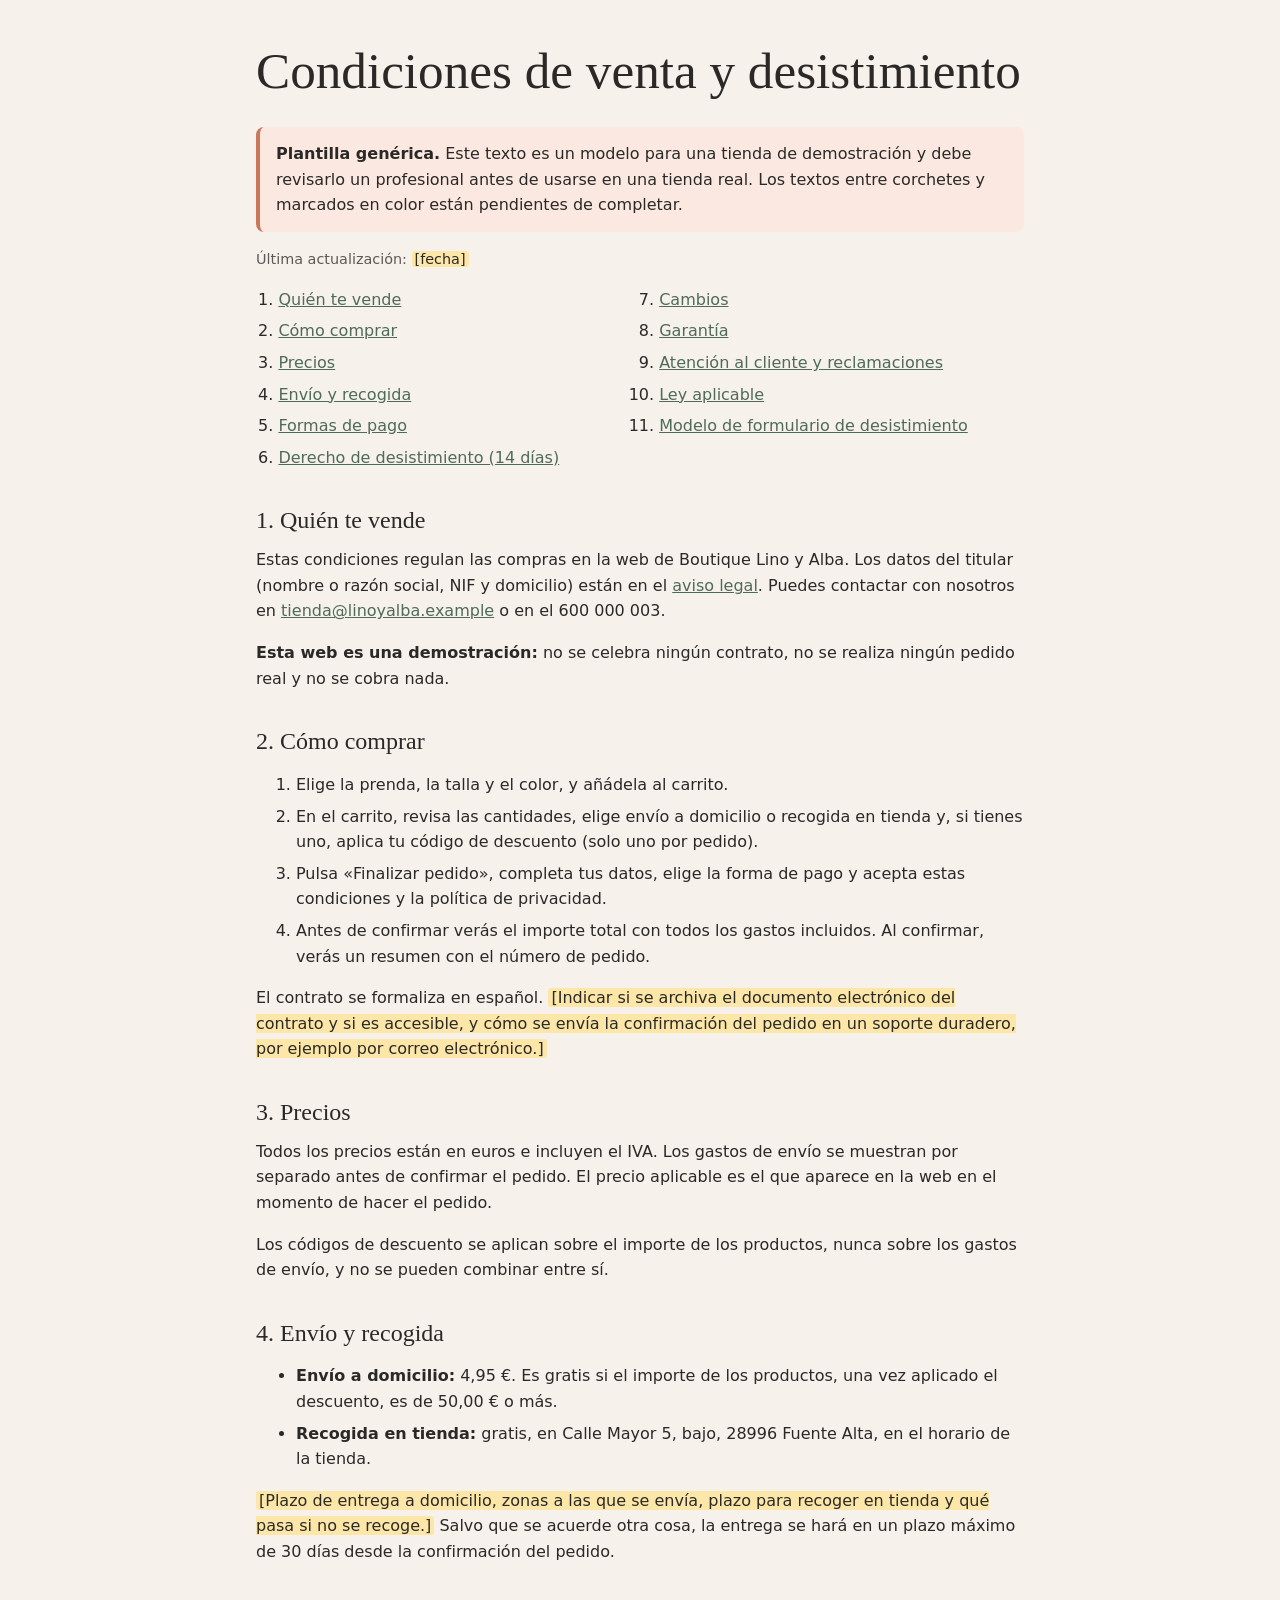
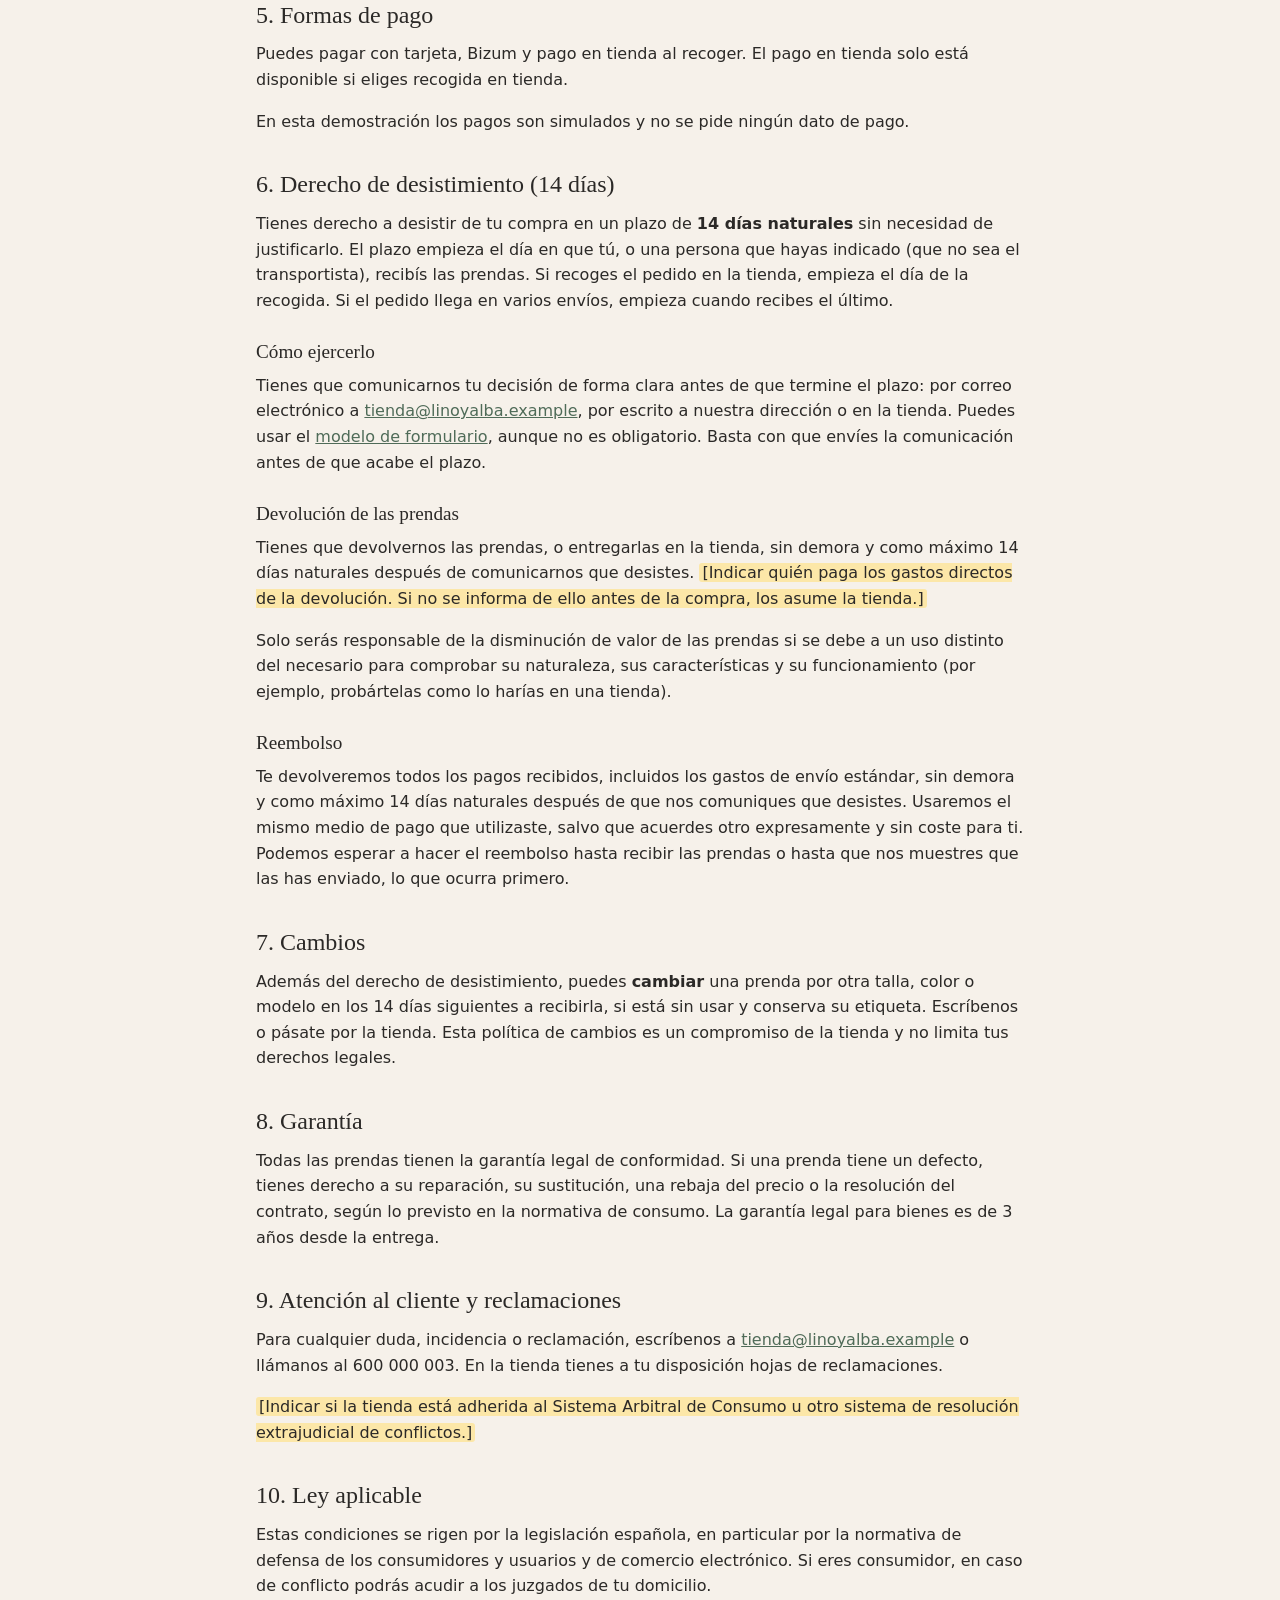
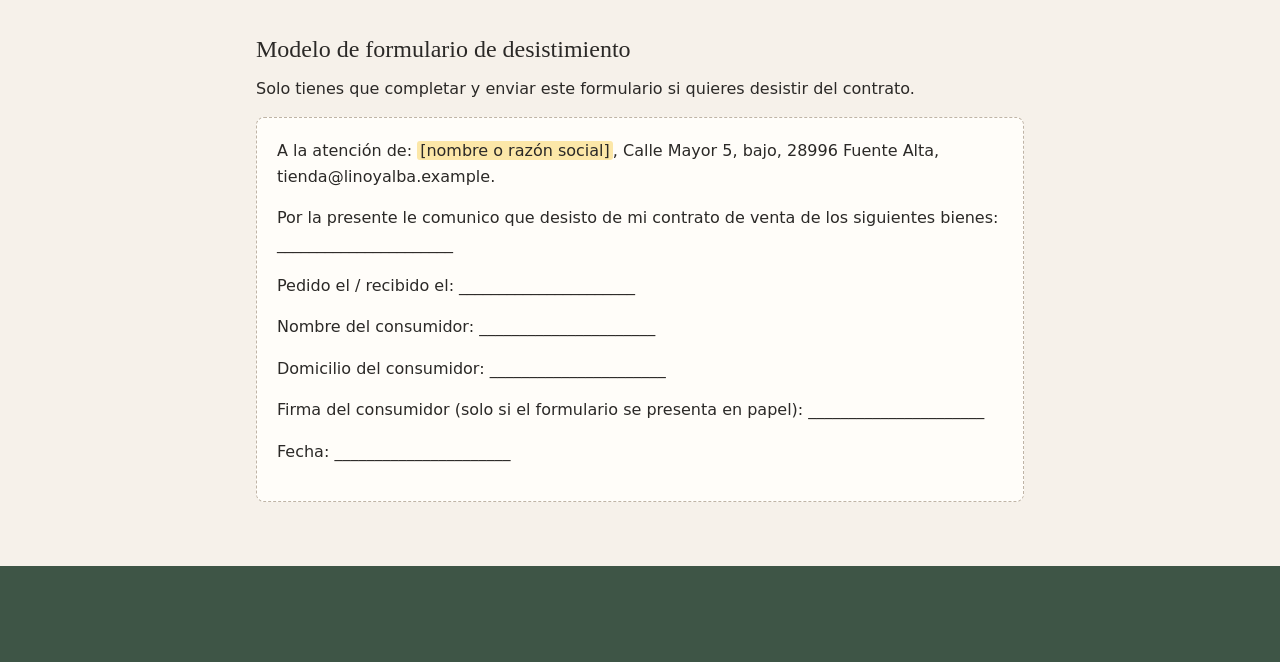
==== condiciones-venta.html @ 0d3df3ec "Fase 4: información, páginas legales, SEO y accesibilidad - Información, condiciones de venta y desi" ====
<!DOCTYPE html>
<html lang="es">
<head>
  <meta charset="UTF-8">
  <meta name="viewport" content="width=device-width, initial-scale=1">
  <title>Condiciones de venta y desistimiento · Boutique Lino y Alba</title>
  <meta name="description" content="Condiciones de venta de Boutique Lino y Alba: precios con IVA, envío y recogida, formas de pago, derecho de desistimiento de 14 días y garantía.">
  <meta name="theme-color" content="#F6F1EA">
  <link rel="icon" href="img/favicon.svg" type="image/svg+xml">
  <link rel="stylesheet" href="css/style.css">
  <script type="module" src="js/layout.js"></script>
</head>
<body data-pagina="legal">
  <header id="cabecera"></header>

  <main id="contenido" class="contenedor texto-legal">
    <h1>Condiciones de venta y desistimiento</h1>
    <p class="aviso-plantilla"><strong>Plantilla genérica.</strong> Este texto es un modelo para una tienda de demostración y debe revisarlo un profesional antes de usarse en una tienda real. Los textos entre corchetes y marcados en color están pendientes de completar.</p>
    <p class="actualizado">Última actualización: <mark class="pendiente">[fecha]</mark></p>

    <nav aria-label="Apartados">
      <ol class="indice-legal">
        <li><a href="#vendedor">Quién te vende</a></li>
        <li><a href="#compra">Cómo comprar</a></li>
        <li><a href="#precios">Precios</a></li>
        <li><a href="#entrega">Envío y recogida</a></li>
        <li><a href="#pago">Formas de pago</a></li>
        <li><a href="#desistimiento">Derecho de desistimiento (14 días)</a></li>
        <li><a href="#cambios">Cambios</a></li>
        <li><a href="#garantia">Garantía</a></li>
        <li><a href="#reclamaciones">Atención al cliente y reclamaciones</a></li>
        <li><a href="#ley">Ley aplicable</a></li>
        <li><a href="#formulario">Modelo de formulario de desistimiento</a></li>
      </ol>
    </nav>

    <section id="vendedor">
      <h2>1. Quién te vende</h2>
      <p>Estas condiciones regulan las compras en la web de Boutique Lino y Alba. Los datos del titular (nombre o razón social, NIF y domicilio) están en el <a href="aviso-legal.html">aviso legal</a>. Puedes contactar con nosotros en <a href="mailto:tienda@linoyalba.example" data-dato="correo">tienda@linoyalba.example</a> o en el <span data-dato="telefono">600 000 003</span>.</p>
      <p><strong>Esta web es una demostración:</strong> no se celebra ningún contrato, no se realiza ningún pedido real y no se cobra nada.</p>
    </section>

    <section id="compra">
      <h2>2. Cómo comprar</h2>
      <ol>
        <li>Elige la prenda, la talla y el color, y añádela al carrito.</li>
        <li>En el carrito, revisa las cantidades, elige envío a domicilio o recogida en tienda y, si tienes uno, aplica tu código de descuento (solo uno por pedido).</li>
        <li>Pulsa «Finalizar pedido», completa tus datos, elige la forma de pago y acepta estas condiciones y la política de privacidad.</li>
        <li>Antes de confirmar verás el importe total con todos los gastos incluidos. Al confirmar, verás un resumen con el número de pedido.</li>
      </ol>
      <p>El contrato se formaliza en español. <mark class="pendiente">[Indicar si se archiva el documento electrónico del contrato y si es accesible, y cómo se envía la confirmación del pedido en un soporte duradero, por ejemplo por correo electrónico.]</mark></p>
    </section>

    <section id="precios">
      <h2>3. Precios</h2>
      <p>Todos los precios están en euros e incluyen el IVA. Los gastos de envío se muestran por separado antes de confirmar el pedido. El precio aplicable es el que aparece en la web en el momento de hacer el pedido.</p>
      <p>Los códigos de descuento se aplican sobre el importe de los productos, nunca sobre los gastos de envío, y no se pueden combinar entre sí.</p>
    </section>

    <section id="entrega">
      <h2>4. Envío y recogida</h2>
      <ul>
        <li><strong>Envío a domicilio:</strong> <span data-dato="envio-coste">4,95 €</span>. Es gratis si el importe de los productos, una vez aplicado el descuento, es de <span data-dato="envio-umbral">50,00 €</span> o más.</li>
        <li><strong>Recogida en tienda:</strong> gratis, en <span data-dato="direccion">Calle Mayor 5, bajo, 28996 Fuente Alta</span>, en el horario de la tienda.</li>
      </ul>
      <p><mark class="pendiente">[Plazo de entrega a domicilio, zonas a las que se envía, plazo para recoger en tienda y qué pasa si no se recoge.]</mark> Salvo que se acuerde otra cosa, la entrega se hará en un plazo máximo de 30 días desde la confirmación del pedido.</p>
    </section>

    <section id="pago">
      <h2>5. Formas de pago</h2>
      <p>Puedes pagar con <span data-dato="metodos-pago">tarjeta, Bizum y pago en tienda al recoger</span>. El pago en tienda solo está disponible si eliges recogida en tienda.</p>
      <p>En esta demostración los pagos son simulados y no se pide ningún dato de pago.</p>
    </section>

    <section id="desistimiento">
      <h2>6. Derecho de desistimiento (14 días)</h2>
      <p>Tienes derecho a desistir de tu compra en un plazo de <strong>14 días naturales</strong> sin necesidad de justificarlo. El plazo empieza el día en que tú, o una persona que hayas indicado (que no sea el transportista), recibís las prendas. Si recoges el pedido en la tienda, empieza el día de la recogida. Si el pedido llega en varios envíos, empieza cuando recibes el último.</p>

      <h3>Cómo ejercerlo</h3>
      <p>Tienes que comunicarnos tu decisión de forma clara antes de que termine el plazo: por correo electrónico a <a href="mailto:tienda@linoyalba.example" data-dato="correo">tienda@linoyalba.example</a>, por escrito a nuestra dirección o en la tienda. Puedes usar el <a href="#formulario">modelo de formulario</a>, aunque no es obligatorio. Basta con que envíes la comunicación antes de que acabe el plazo.</p>

      <h3>Devolución de las prendas</h3>
      <p>Tienes que devolvernos las prendas, o entregarlas en la tienda, sin demora y como máximo 14 días naturales después de comunicarnos que desistes. <mark class="pendiente">[Indicar quién paga los gastos directos de la devolución. Si no se informa de ello antes de la compra, los asume la tienda.]</mark></p>
      <p>Solo serás responsable de la disminución de valor de las prendas si se debe a un uso distinto del necesario para comprobar su naturaleza, sus características y su funcionamiento (por ejemplo, probártelas como lo harías en una tienda).</p>

      <h3>Reembolso</h3>
      <p>Te devolveremos todos los pagos recibidos, incluidos los gastos de envío estándar, sin demora y como máximo 14 días naturales después de que nos comuniques que desistes. Usaremos el mismo medio de pago que utilizaste, salvo que acuerdes otro expresamente y sin coste para ti. Podemos esperar a hacer el reembolso hasta recibir las prendas o hasta que nos muestres que las has enviado, lo que ocurra primero.</p>
    </section>

    <section id="cambios">
      <h2>7. Cambios</h2>
      <p>Además del derecho de desistimiento, puedes <strong>cambiar</strong> una prenda por otra talla, color o modelo en los 14 días siguientes a recibirla, si está sin usar y conserva su etiqueta. Escríbenos o pásate por la tienda. Esta política de cambios es un compromiso de la tienda y no limita tus derechos legales.</p>
    </section>

    <section id="garantia">
      <h2>8. Garantía</h2>
      <p>Todas las prendas tienen la garantía legal de conformidad. Si una prenda tiene un defecto, tienes derecho a su reparación, su sustitución, una rebaja del precio o la resolución del contrato, según lo previsto en la normativa de consumo. La garantía legal para bienes es de 3 años desde la entrega.</p>
    </section>

    <section id="reclamaciones">
      <h2>9. Atención al cliente y reclamaciones</h2>
      <p>Para cualquier duda, incidencia o reclamación, escríbenos a <a href="mailto:tienda@linoyalba.example" data-dato="correo">tienda@linoyalba.example</a> o llámanos al <span data-dato="telefono">600 000 003</span>. En la tienda tienes a tu disposición hojas de reclamaciones.</p>
      <p><mark class="pendiente">[Indicar si la tienda está adherida al Sistema Arbitral de Consumo u otro sistema de resolución extrajudicial de conflictos.]</mark></p>
    </section>

    <section id="ley">
      <h2>10. Ley aplicable</h2>
      <p>Estas condiciones se rigen por la legislación española, en particular por la normativa de defensa de los consumidores y usuarios y de comercio electrónico. Si eres consumidor, en caso de conflicto podrás acudir a los juzgados de tu domicilio.</p>
    </section>

    <section id="formulario">
      <h2>Modelo de formulario de desistimiento</h2>
      <p>Solo tienes que completar y enviar este formulario si quieres desistir del contrato.</p>
      <div class="formulario-modelo">
        <p>A la atención de: <mark class="pendiente">[nombre o razón social]</mark>, <span data-dato="direccion">Calle Mayor 5, bajo, 28996 Fuente Alta</span>, <span data-dato="correo">tienda@linoyalba.example</span>.</p>
        <p>Por la presente le comunico que desisto de mi contrato de venta de los siguientes bienes: ______________________</p>
        <p>Pedido el / recibido el: ______________________</p>
        <p>Nombre del consumidor: ______________________</p>
        <p>Domicilio del consumidor: ______________________</p>
        <p>Firma del consumidor (solo si el formulario se presenta en papel): ______________________</p>
        <p>Fecha: ______________________</p>
      </div>
    </section>
  </main>

  <footer class="pie" id="pie"></footer>
</body>
</html>
---- css/style.css ----
/* ==========================================================
   Boutique Lino y Alba · estilos comunes
   Móvil primero: las reglas base son para el teléfono y los
   @media (min-width: ...) amplían para pantallas grandes.
   ========================================================== */

:root {
  /* Colores del briefing */
  --crudo: #F6F1EA;
  --salvia: #4F6B58;
  --salvia-oscuro: #3E5546;
  --terracota: #C8795A;
  --terracota-texto: #A4553A; /* versión más oscura para texto: contraste suficiente */
  --texto: #2B2927;
  --texto-suave: #5E5954;

  --blanco: #FFFFFF;
  --linea: #E2D9CD;
  --fondo-tarjeta: #FFFDF9;

  /* Tipografía: fuentes del sistema, sin descargas externas */
  --serif: "Iowan Old Style", "Palatino Linotype", Palatino, "Book Antiqua", Georgia, serif;
  --sans: system-ui, -apple-system, "Segoe UI", Roboto, "Helvetica Neue", Arial, sans-serif;

  --radio: 14px;
  --radio-pequeno: 8px;
  --sombra: 0 1px 2px rgba(43, 41, 39, .06), 0 6px 20px rgba(43, 41, 39, .06);
  --ancho: 1180px;
}

*,
*::before,
*::after { box-sizing: border-box; }

html { -webkit-text-size-adjust: 100%; }

body {
  margin: 0;
  background: var(--crudo);
  color: var(--texto);
  font-family: var(--sans);
  font-size: 1rem;
  line-height: 1.6;
}

img { max-width: 100%; height: auto; display: block; }

h1, h2, h3 {
  font-family: var(--serif);
  font-weight: 500;
  line-height: 1.2;
  margin: 0 0 .5em;
}
h1 { font-size: clamp(2rem, 6vw, 3.2rem); }
h2 { font-size: clamp(1.6rem, 4vw, 2.2rem); }
h3 { font-size: 1.2rem; }

p { margin: 0 0 1em; }

a { color: var(--salvia); }
a:hover { color: var(--salvia-oscuro); }

/* Foco visible para quien navega con teclado */
:focus-visible {
  outline: 3px solid var(--terracota);
  outline-offset: 3px;
  border-radius: 4px;
}

.contenedor {
  width: 100%;
  max-width: var(--ancho);
  margin: 0 auto;
  padding: 0 16px;
}

.solo-lectores {
  position: absolute !important;
  width: 1px; height: 1px;
  padding: 0; margin: -1px;
  overflow: hidden; clip: rect(0 0 0 0);
  white-space: nowrap; border: 0;
}

.saltar {
  position: absolute;
  left: 16px; top: -60px;
  background: var(--salvia);
  color: var(--blanco);
  padding: 10px 16px;
  border-radius: var(--radio-pequeno);
  z-index: 100;
}
.saltar:focus { top: 12px; color: var(--blanco); }

/* ---------- Botones ---------- */
.boton {
  display: inline-flex;
  align-items: center;
  justify-content: center;
  gap: .5em;
  min-height: 48px;
  padding: 0 24px;
  border: 1px solid var(--salvia);
  border-radius: 999px;
  background: var(--salvia);
  color: var(--blanco);
  font: 600 1rem/1 var(--sans);
  text-decoration: none;
  cursor: pointer;
  transition: background .2s, color .2s;
}
.boton:hover { background: var(--salvia-oscuro); color: var(--blanco); }

.boton--secundario {
  background: transparent;
  color: var(--salvia);
}
.boton--secundario:hover { background: var(--salvia); color: var(--blanco); }

.boton--pequeno { min-height: 44px; padding: 0 18px; font-size: .95rem; }

/* ---------- Aviso de demostración ---------- */
.aviso-demo {
  background: var(--texto);
  color: var(--crudo);
  font-size: .85rem;
  text-align: center;
  padding: 8px 16px;
}

/* ---------- Cabecera ---------- */
.cabecera {
  background: var(--crudo);
  border-bottom: 1px solid var(--linea);
  position: sticky;
  top: 0;
  z-index: 50;
}
.cabecera__barra {
  display: flex;
  align-items: center;
  justify-content: space-between;
  gap: 12px;
  min-height: 64px;
}
.logo {
  font-family: var(--serif);
  font-size: 1.35rem;
  color: var(--texto);
  text-decoration: none;
  white-space: nowrap;
}
.logo span { color: var(--terracota-texto); }

.nav { display: none; }
.nav ul { list-style: none; margin: 0; padding: 0; display: flex; gap: 28px; }
.nav a {
  color: var(--texto);
  text-decoration: none;
  padding: 8px 0;
  border-bottom: 2px solid transparent;
}
.nav a:hover,
.nav a[aria-current="page"] { border-bottom-color: var(--terracota); }

.cabecera__acciones { display: flex; align-items: center; gap: 4px; }

.enlace-carrito,
.boton-menu {
  display: inline-flex;
  align-items: center;
  gap: 6px;
  min-height: 44px;
  min-width: 44px;
  padding: 0 10px;
  border: 0;
  border-radius: 999px;
  background: transparent;
  color: var(--texto);
  font: inherit;
  text-decoration: none;
  cursor: pointer;
}
.enlace-carrito:hover,
.boton-menu:hover { background: var(--linea); color: var(--texto); }
.enlace-carrito svg,
.boton-menu svg { width: 24px; height: 24px; }

.contador {
  min-width: 22px;
  height: 22px;
  padding: 0 6px;
  border-radius: 999px;
  background: var(--salvia);
  color: var(--blanco);
  font-size: .8rem;
  font-weight: 700;
  line-height: 22px;
  text-align: center;
}

/* Menú desplegable en móvil */
.nav-movil {
  border-top: 1px solid var(--linea);
  padding: 8px 0 16px;
}
.nav-movil[hidden] { display: none; }
.nav-movil ul { list-style: none; margin: 0; padding: 0; }
.nav-movil a {
  display: block;
  padding: 12px 0;
  color: var(--texto);
  text-decoration: none;
  font-size: 1.1rem;
}
.nav-movil a[aria-current="page"] { color: var(--salvia); font-weight: 600; }

@media (min-width: 820px) {
  .nav { display: block; }
  .boton-menu, .nav-movil { display: none !important; }
}

/* ---------- Secciones ---------- */
.seccion { padding: 56px 0; }
.seccion--clara { background: var(--fondo-tarjeta); }
.seccion__cabecera { margin-bottom: 28px; }
.seccion__cabecera p { color: var(--texto-suave); max-width: 60ch; }
.antetitulo {
  display: block;
  font-size: .8rem;
  letter-spacing: .14em;
  text-transform: uppercase;
  color: var(--terracota-texto);
  margin-bottom: 8px;
}

/* ---------- Portada (inicio) ---------- */
.portada {
  position: relative;
  min-height: 70vh;
  display: flex;
  align-items: flex-end;
  overflow: hidden;
}
.portada__imagen {
  position: absolute;
  inset: 0;
  width: 100%;
  height: 100%;
  object-fit: cover;
}
.portada__texto {
  position: relative;
  background: rgba(246, 241, 234, .92);
  border-radius: var(--radio);
  padding: 28px 24px;
  margin: 0 0 32px;
  max-width: 560px;
}
.portada__texto p { color: var(--texto-suave); font-size: 1.05rem; }

.coleccion {
  display: grid;
  gap: 32px;
  align-items: center;
}
.coleccion img { border-radius: var(--radio); }
@media (min-width: 820px) {
  .coleccion { grid-template-columns: 1fr 1fr; gap: 64px; }
}

.valores {
  list-style: none;
  margin: 0;
  padding: 0;
  display: grid;
  gap: 16px;
}
.valores li {
  background: var(--fondo-tarjeta);
  border: 1px solid var(--linea);
  border-radius: var(--radio);
  padding: 22px;
}
.valores h3 { margin-bottom: .3em; }
.valores p { margin: 0; color: var(--texto-suave); }
@media (min-width: 640px) { .valores { grid-template-columns: repeat(2, 1fr); } }
@media (min-width: 1000px) { .valores { grid-template-columns: repeat(4, 1fr); } }

.centrado { text-align: center; margin-top: 32px; }

/* ---------- Rejilla y tarjetas de producto ---------- */
.rejilla {
  list-style: none;
  margin: 0;
  padding: 0;
  display: grid;
  grid-template-columns: repeat(2, minmax(0, 1fr));
  gap: 16px;
}
@media (min-width: 820px) { .rejilla { grid-template-columns: repeat(3, minmax(0, 1fr)); gap: 24px; } }
@media (min-width: 1100px) { .rejilla--4 { grid-template-columns: repeat(4, minmax(0, 1fr)); } }

.tarjeta {
  position: relative;
  display: flex;
  flex-direction: column;
  height: 100%;
  background: var(--fondo-tarjeta);
  border-radius: var(--radio);
  overflow: hidden;
  box-shadow: var(--sombra);
}
.tarjeta__foto { position: relative; aspect-ratio: 4 / 5; background: var(--linea); }
.tarjeta__foto img { width: 100%; height: 100%; object-fit: cover; }
.tarjeta--agotada .tarjeta__foto img { opacity: .55; }

.tarjeta__cuerpo {
  display: flex;
  flex-direction: column;
  gap: 6px;
  flex: 1;
  padding: 14px 14px 16px;
}
.tarjeta__nombre {
  font-family: var(--serif);
  font-size: 1.05rem;
  font-weight: 500;
  margin: 0;
}
.tarjeta__nombre a { color: var(--texto); text-decoration: none; }
.tarjeta__nombre a:hover { text-decoration: underline; }
.tarjeta__tallas { font-size: .85rem; color: var(--texto-suave); margin: 0; }
.tarjeta__pie { margin-top: auto; padding-top: 8px; }
.tarjeta__pie .boton { width: 100%; }

.etiquetas {
  position: absolute;
  top: 10px;
  left: 10px;
  display: flex;
  flex-wrap: wrap;
  gap: 6px;
}
.etiqueta {
  display: inline-block;
  padding: 4px 10px;
  border-radius: 999px;
  font-size: .75rem;
  font-weight: 700;
  letter-spacing: .03em;
  background: var(--blanco);
  color: var(--texto);
}
.etiqueta--oferta { background: var(--terracota-texto); color: var(--blanco); } /* contraste suficiente para texto pequeño */
.etiqueta--novedad { background: var(--salvia); color: var(--blanco); }
.etiqueta--agotado { background: var(--texto); color: var(--crudo); }

.agotado-texto {
  display: block;
  text-align: center;
  padding: 12px;
  border: 1px dashed var(--texto-suave);
  border-radius: 999px;
  color: var(--texto-suave);
  font-weight: 600;
}

/* Precios */
.precio { display: flex; flex-wrap: wrap; align-items: baseline; gap: 8px; margin: 0; }
.precio__actual { font-weight: 700; font-size: 1.1rem; }
.precio--oferta .precio__actual { color: var(--terracota-texto); }
.precio__anterior { color: var(--texto-suave); text-decoration: line-through; font-size: .95rem; }
.iva { font-size: .8rem; color: var(--texto-suave); }

/* ---------- Tienda: filtros ---------- */
.tienda { display: grid; gap: 24px; padding: 32px 0 64px; }
@media (min-width: 980px) {
  .tienda { grid-template-columns: 270px 1fr; gap: 40px; align-items: start; }
}

.filtros {
  background: var(--fondo-tarjeta);
  border: 1px solid var(--linea);
  border-radius: var(--radio);
}
.filtros summary {
  display: flex;
  justify-content: space-between;
  align-items: center;
  min-height: 52px;
  padding: 0 18px;
  font-weight: 600;
  cursor: pointer;
  list-style: none;
}
.filtros summary::-webkit-details-marker { display: none; }
.filtros summary::after { content: "+"; font-size: 1.4rem; font-weight: 400; }
.filtros[open] summary::after { content: "−"; }
.filtros__cuerpo { padding: 0 18px 18px; display: grid; gap: 18px; }

@media (min-width: 980px) {
  .filtros { position: sticky; top: 88px; }
  .filtros summary { pointer-events: none; }
  .filtros summary::after { content: ""; }
}

.campo { display: grid; gap: 6px; }
.campo label,
.campo legend { font-weight: 600; font-size: .95rem; }
.campo fieldset { border: 0; margin: 0; padding: 0; }

input[type="search"],
input[type="text"],
input[type="email"],
input[type="tel"],
select {
  width: 100%;
  min-height: 46px;
  padding: 0 12px;
  border: 1px solid #BFB4A6;
  border-radius: var(--radio-pequeno);
  background: var(--blanco);
  color: var(--texto);
  font: inherit;
}

input[type="range"] { width: 100%; accent-color: var(--salvia); min-height: 32px; }
.rango-valor { font-size: .9rem; color: var(--texto-suave); }

.casilla {
  display: flex;
  align-items: center;
  gap: 10px;
  min-height: 44px;
  cursor: pointer;
  font-weight: 600;
}
.casilla input { width: 22px; height: 22px; accent-color: var(--salvia); margin: 0; }

.resultados-barra {
  display: flex;
  flex-wrap: wrap;
  align-items: center;
  justify-content: space-between;
  gap: 12px;
  margin-bottom: 20px;
}
.resultados-barra p { margin: 0; color: var(--texto-suave); }
.resultados-barra .campo { grid-template-columns: auto 1fr; align-items: center; gap: 10px; }
.resultados-barra select { width: auto; }

.sin-resultados {
  text-align: center;
  padding: 48px 20px;
  background: var(--fondo-tarjeta);
  border: 1px dashed var(--linea);
  border-radius: var(--radio);
}
.sin-resultados p { color: var(--texto-suave); }

.mensaje-error {
  padding: 24px;
  background: var(--fondo-tarjeta);
  border-left: 4px solid var(--terracota);
  border-radius: var(--radio-pequeno);
}

/* ---------- Migas de pan ---------- */
.migas { padding: 20px 0 8px; font-size: .9rem; }
.migas ol { list-style: none; margin: 0; padding: 0; display: flex; flex-wrap: wrap; gap: 6px; }
.migas li + li::before { content: "/"; margin-right: 6px; color: var(--texto-suave); }
.migas [aria-current] { color: var(--texto-suave); }

/* ---------- Ficha de producto ---------- */
.ficha { display: grid; gap: 28px; padding: 12px 0 64px; }
.ficha__foto { border-radius: var(--radio); overflow: hidden; max-height: 58vh; }
.ficha__foto img { width: 100%; height: 100%; object-fit: cover; }
.ficha__precio { display: flex; align-items: baseline; flex-wrap: wrap; gap: 10px; margin-bottom: 16px; }
.ficha__precio .precio__actual { font-size: 1.5rem; }
.ficha__descripcion { color: var(--texto-suave); font-size: 1.05rem; }
.ficha__compra { display: grid; gap: 20px; margin: 24px 0; }
.ficha__devoluciones {
  margin-top: 28px;
  padding: 20px;
  border: 1px solid var(--linea);
  border-radius: var(--radio);
  background: var(--fondo-tarjeta);
}
.ficha__devoluciones h2 { font-size: 1.15rem; }
.ficha__devoluciones p:last-child { margin-bottom: 0; }
@media (min-width: 820px) {
  .ficha { grid-template-columns: 1fr 1fr; gap: 56px; align-items: start; }
  .ficha__foto { position: sticky; top: 88px; max-height: none; }
}

.selector { border: 0; margin: 0; padding: 0; }
.selector legend { font-weight: 600; margin-bottom: 10px; padding: 0; }
.selector__opciones { display: flex; flex-wrap: wrap; gap: 10px; }

/* Cada opción es un radio real escondido; se ve la "pastilla" */
.opcion { position: relative; cursor: pointer; }
.opcion input {
  position: absolute;
  opacity: 0;
  width: 1px;
  height: 1px;
}
.opcion span {
  display: inline-flex;
  align-items: center;
  justify-content: center;
  min-width: 52px;
  min-height: 48px;
  padding: 0 16px;
  border: 1px solid #BFB4A6;
  border-radius: var(--radio-pequeno);
  background: var(--blanco);
}
.opcion:hover span { border-color: var(--salvia); }
.opcion input:checked + span {
  border-color: var(--salvia);
  background: var(--salvia);
  color: var(--blanco);
  font-weight: 600;
}
.opcion input:focus-visible + span { outline: 3px solid var(--terracota); outline-offset: 2px; }

.error-campo {
  margin: 8px 0 0;
  color: #A23A2A;
  font-weight: 600;
  font-size: .95rem;
}

.boton--ancho { width: 100%; }
@media (min-width: 820px) { .boton--ancho { width: auto; min-width: 280px; } }

.aviso-anadido:empty { display: none; }
.aviso-anadido {
  display: flex;
  flex-wrap: wrap;
  align-items: center;
  gap: 10px;
  padding: 16px;
  border-radius: var(--radio-pequeno);
  background: #E6EDE7;
  border-left: 4px solid var(--salvia);
}
.aviso-anadido p { flex-basis: 100%; margin: 0; }

/* ---------- Carrito ---------- */
.pagina-carrito { padding: 32px 16px 64px; }
.pagina-carrito h1:focus { outline: none; }

.lineas { list-style: none; margin: 0 0 20px; padding: 0; display: grid; gap: 14px; }
.linea {
  display: grid;
  grid-template-columns: 88px 1fr;
  gap: 14px;
  padding: 14px;
  background: var(--fondo-tarjeta);
  border-radius: var(--radio);
  box-shadow: var(--sombra);
}
.linea__foto img { width: 88px; height: 110px; object-fit: cover; border-radius: var(--radio-pequeno); }
.linea--agotada .linea__foto img { opacity: .55; }
.linea__nombre { font-size: 1.1rem; margin: 0 0 4px; }
.linea__nombre a { color: var(--texto); text-decoration: none; }
.linea__nombre a:hover { text-decoration: underline; }
.linea__detalle { margin: 0 0 4px; color: var(--texto-suave); font-size: .92rem; }
.linea__info .precio__actual { font-size: 1rem; font-weight: 600; }
.linea__acciones {
  grid-column: 1 / -1;
  display: flex;
  flex-wrap: wrap;
  align-items: center;
  justify-content: space-between;
  gap: 12px;
  border-top: 1px solid var(--linea);
  padding-top: 12px;
}
.linea__total { margin: 0; font-weight: 700; font-size: 1.05rem; }
@media (min-width: 700px) {
  .linea { grid-template-columns: 110px 1fr auto; align-items: center; }
  .linea__foto img { width: 110px; height: 138px; }
  .linea__acciones {
    grid-column: auto;
    border-top: 0;
    padding-top: 0;
    flex-direction: column;
    align-items: flex-end;
  }
}

.cantidad {
  display: inline-flex;
  align-items: center;
  border: 1px solid #BFB4A6;
  border-radius: 999px;
  background: var(--blanco);
}
.cantidad button {
  width: 44px;
  height: 44px;
  border: 0;
  border-radius: 999px;
  background: transparent;
  color: var(--texto);
  font-size: 1.3rem;
  cursor: pointer;
}
.cantidad button:hover:not(:disabled) { background: var(--linea); }
.cantidad button:disabled { color: #B5ADA4; cursor: not-allowed; }
.cantidad__valor { min-width: 32px; text-align: center; font-weight: 700; }

.enlace-boton {
  min-height: 44px;
  padding: 0 4px;
  border: 0;
  background: none;
  color: var(--salvia);
  font: inherit;
  text-decoration: underline;
  cursor: pointer;
}
.enlace-boton:hover { color: var(--salvia-oscuro); }

.carrito-rejilla { display: grid; gap: 24px; align-items: start; }
@media (min-width: 980px) {
  .carrito-rejilla { grid-template-columns: 1fr 360px; gap: 40px; }
  .resumen { position: sticky; top: 88px; }
}

.resumen {
  display: grid;
  gap: 18px;
  padding: 22px;
  background: var(--fondo-tarjeta);
  border: 1px solid var(--linea);
  border-radius: var(--radio);
}
.resumen h2 { font-size: 1.4rem; margin: 0; }
.resumen .boton { width: 100%; }
.resumen .boton:disabled { background: #9AA59D; border-color: #9AA59D; cursor: not-allowed; }

.pista { margin: 0; font-size: .9rem; color: var(--texto-suave); }
.enlace-seguir { justify-self: center; padding: 10px; }

/* Opciones grandes (entrega, pago) */
.selector--bloque { display: grid; gap: 10px; }
.opcion-bloque { position: relative; display: block; cursor: pointer; }
.opcion-bloque input { position: absolute; top: 18px; left: 16px; width: 20px; height: 20px; margin: 0; accent-color: var(--salvia); }
.opcion-bloque span {
  display: flex;
  flex-direction: column;
  padding: 14px 14px 14px 48px;
  border: 1px solid #BFB4A6;
  border-radius: var(--radio-pequeno);
  background: var(--blanco);
}
.opcion-bloque small { color: var(--texto-suave); font-size: .88rem; }
.opcion-bloque input:checked + span { border-color: var(--salvia); box-shadow: inset 0 0 0 1px var(--salvia); background: #F1F5F1; }
.opcion-bloque + .opcion-bloque { margin-top: 10px; }

/* Código de descuento */
.codigo { display: grid; gap: 8px; }
.codigo label { font-weight: 600; }
.codigo__fila { display: flex; gap: 8px; }
.codigo__fila input { flex: 1; min-width: 0; text-transform: uppercase; }
.resumen .codigo__fila .boton { width: auto; flex-shrink: 0; }
.codigo .error-campo { margin: 0; }
.codigo--aplicado {
  padding: 12px 14px;
  border-radius: var(--radio-pequeno);
  background: #E6EDE7;
  border-left: 4px solid var(--salvia);
}
.codigo--aplicado p { margin: 0; }
.codigo--aplicado .enlace-boton { justify-self: start; }

[aria-invalid="true"] { border-color: #A23A2A !important; box-shadow: inset 0 0 0 1px #A23A2A; }

/* Importes */
.importes { margin: 0; display: grid; gap: 8px; }
.importes__fila { display: flex; justify-content: space-between; gap: 12px; }
.importes dt, .importes dd { margin: 0; }
.importes dd { font-variant-numeric: tabular-nums; white-space: nowrap; }
.importes__fila--descuento dd { color: var(--salvia); font-weight: 600; }
.importes__fila--total {
  padding-top: 12px;
  margin-top: 4px;
  border-top: 1px solid var(--linea);
  font-size: 1.25rem;
  font-weight: 700;
}
.importes__iva { display: block; text-align: right; margin: -10px 0 0; }

/* ---------- Checkout ---------- */
.aviso-permanente {
  padding: 12px 16px;
  margin-bottom: 24px;
  border-radius: var(--radio-pequeno);
  background: #FBE9E1;
  border-left: 4px solid var(--terracota);
}
.checkout { display: grid; gap: 20px; }
.bloque-form {
  margin: 0;
  padding: 20px;
  border: 1px solid var(--linea);
  border-radius: var(--radio);
  background: var(--fondo-tarjeta);
  display: grid;
  gap: 16px;
  min-width: 0;
}
.bloque-form legend {
  float: left;
  width: 100%;
  margin-bottom: 4px;
  padding: 0;
  font-family: var(--serif);
  font-size: 1.3rem;
}
.bloque-form legend + * { clear: both; }
.campo--form { display: grid; gap: 6px; }
.campo--form label { font-weight: 600; }
.campo--form .error-campo { margin: 0; }
#grupo-direccion { display: grid; gap: 16px; }
#grupo-direccion[hidden] { display: none; }
.dos-columnas { display: grid; gap: 16px; }
@media (min-width: 640px) { .dos-columnas { grid-template-columns: 1fr 1fr; } }

.casilla--texto { align-items: flex-start; font-weight: 400; }
.casilla--texto input { margin-top: 2px; flex-shrink: 0; }

.mini-lineas { list-style: none; margin: 0; padding: 0; display: grid; gap: 10px; }
.mini-lineas li { display: flex; justify-content: space-between; gap: 12px; font-size: .95rem; }
.mini-lineas small { display: block; color: var(--texto-suave); font-size: .85rem; }
.mini-lineas li > span:last-child { white-space: nowrap; font-weight: 600; }

.confirmacion { max-width: 640px; display: grid; gap: 18px; }
.confirmacion h2 { margin: 12px 0 0; }
.confirmacion__saludo { font-family: var(--serif); font-size: 1.6rem; margin: 0; }
.confirmacion__numero { font-size: 1.15rem; letter-spacing: .04em; }
.confirmacion .mensaje-error p:last-child { margin: 0; }
.datos-pedido { margin: 0; display: grid; gap: 10px; }
.datos-pedido div { display: grid; gap: 2px; }
.datos-pedido dt { font-weight: 700; }
.datos-pedido dd { margin: 0; color: var(--texto-suave); }

/* ---------- Información ---------- */
.cabecera-pagina { padding: 40px 0 8px; max-width: 760px; }
.cabecera-pagina > p { color: var(--texto-suave); font-size: 1.05rem; }
.indice { list-style: none; margin: 0; padding: 0; display: flex; flex-wrap: wrap; gap: 8px; }
.indice a {
  display: inline-flex;
  align-items: center;
  min-height: 40px;
  padding: 0 14px;
  border: 1px solid var(--linea);
  border-radius: 999px;
  background: var(--fondo-tarjeta);
  color: var(--texto);
  text-decoration: none;
}
.indice a:hover { border-color: var(--salvia); }

.bloques-info { display: grid; gap: 20px; padding: 28px 0 64px; }
@media (min-width: 820px) { .bloques-info { grid-template-columns: 1fr 1fr; } }
.bloque-info {
  padding: 24px;
  background: var(--fondo-tarjeta);
  border: 1px solid var(--linea);
  border-radius: var(--radio);
  scroll-margin-top: 90px;
}
.bloque-info ul { padding-left: 1.2em; }
.bloque-info li { margin-bottom: 6px; }
.bloque-info address { font-style: normal; font-weight: 600; margin-bottom: 8px; }
.bloque-info .aviso-permanente { margin: 0; }
.horario, .contacto { list-style: none; padding: 0 !important; }
.mapa {
  display: grid;
  place-items: center;
  aspect-ratio: 16 / 9;
  margin-top: 12px;
  border-radius: var(--radio-pequeno);
  background:
    repeating-linear-gradient(45deg, transparent 0 18px, rgba(79, 107, 88, .07) 18px 19px),
    #E6EDE7;
  text-align: center;
  color: var(--texto-suave);
}
.mapa p { margin: 0; }

/* ---------- Textos legales ---------- */
.texto-legal { max-width: 800px; padding-top: 40px; padding-bottom: 64px; }
.texto-legal section { margin-top: 36px; scroll-margin-top: 90px; }
.texto-legal h2 { font-size: 1.5rem; }
.texto-legal h3 { margin-top: 1.4em; }
.texto-legal li { margin-bottom: 6px; }
.aviso-plantilla {
  padding: 14px 16px;
  border-radius: var(--radio-pequeno);
  background: #FBE9E1;
  border-left: 4px solid var(--terracota);
}
.actualizado { color: var(--texto-suave); font-size: .9rem; }
.pendiente { background: #FCE7A8; color: var(--texto); padding: 0 3px; border-radius: 3px; }
.indice-legal { columns: 2 240px; padding-left: 1.4em; }
.formulario-modelo {
  padding: 20px;
  border: 1px dashed #BFB4A6;
  border-radius: var(--radio-pequeno);
  background: var(--fondo-tarjeta);
}
.tabla-legal { overflow-x: auto; margin: 16px 0; }
.tabla-legal table { width: 100%; min-width: 560px; border-collapse: collapse; font-size: .95rem; }
.tabla-legal th, .tabla-legal td { text-align: left; vertical-align: top; padding: 10px; border-bottom: 1px solid var(--linea); }
.tabla-legal th { background: var(--fondo-tarjeta); }

.sin-resultados .boton + .boton { margin-left: 8px; }

/* ---------- Pie ---------- */
.pie {
  background: var(--salvia-oscuro);
  color: var(--crudo);
  padding: 48px 0 96px; /* hueco abajo para el botón de WhatsApp en móvil */
  font-size: .95rem;
}
.pie a { color: var(--crudo); }
.pie a:hover { color: var(--blanco); }
.pie__rejilla { display: grid; gap: 32px; }
.pie h2 { font-size: 1.15rem; margin-bottom: .7em; }
.pie ul { list-style: none; margin: 0; padding: 0; }
.pie li { margin-bottom: 6px; }
.pie address { font-style: normal; }
.pie__legal {
  margin-top: 36px;
  padding-top: 20px;
  border-top: 1px solid rgba(246, 241, 234, .25);
  font-size: .85rem;
}
@media (min-width: 820px) {
  .pie { padding-bottom: 48px; }
  .pie__rejilla { grid-template-columns: 1.3fr 1fr 1fr 1fr; }
}

/* ---------- WhatsApp (solo móvil) ---------- */
.whatsapp {
  position: fixed;
  right: 16px;
  bottom: 16px;
  z-index: 60;
  display: inline-flex;
  align-items: center;
  gap: 8px;
  min-height: 52px;
  padding: 0 18px;
  border-radius: 999px;
  background: #1F7A4D;
  color: var(--blanco);
  font-weight: 700;
  text-decoration: none;
  box-shadow: 0 6px 18px rgba(0, 0, 0, .2);
}
.whatsapp:hover { color: var(--blanco); background: #17633E; }
.whatsapp svg { width: 22px; height: 22px; }
@media (min-width: 820px) { .whatsapp { display: none; } }

@media (prefers-reduced-motion: reduce) {
  * { transition: none !important; scroll-behavior: auto !important; }
}
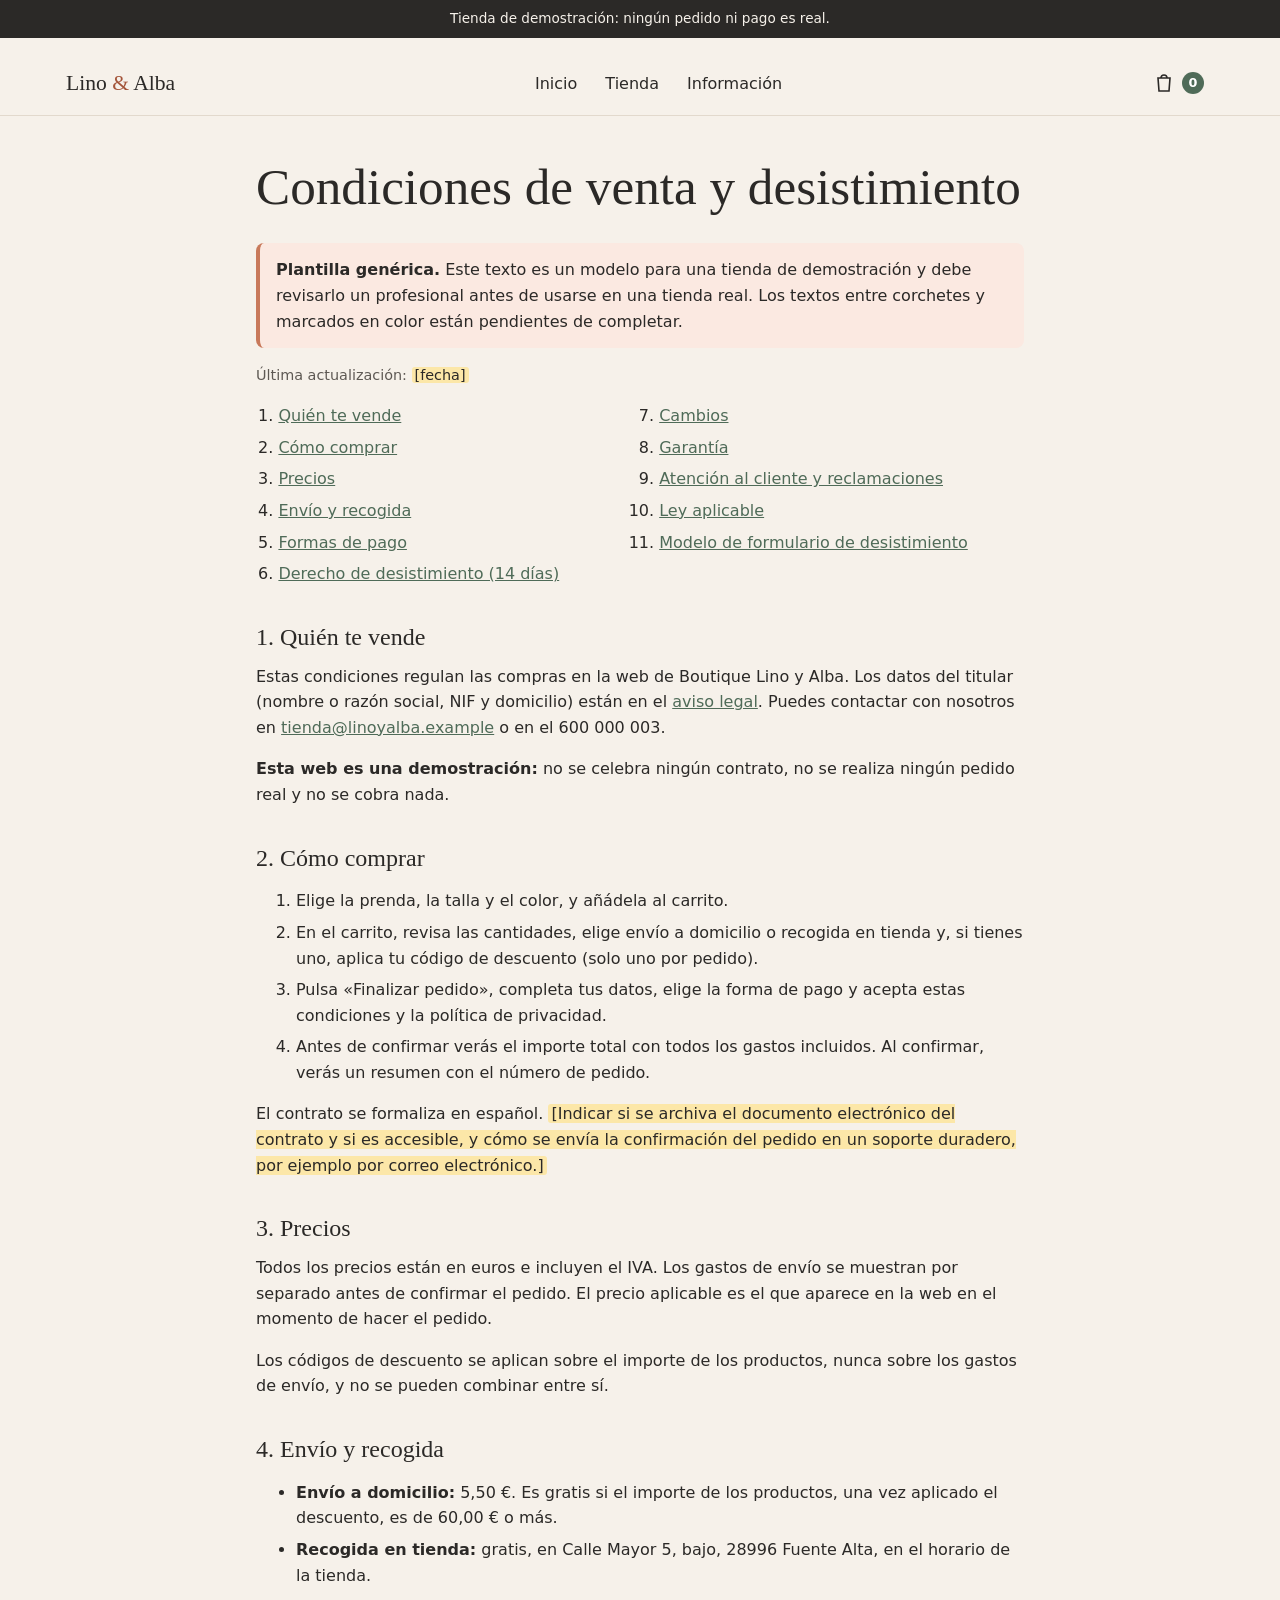
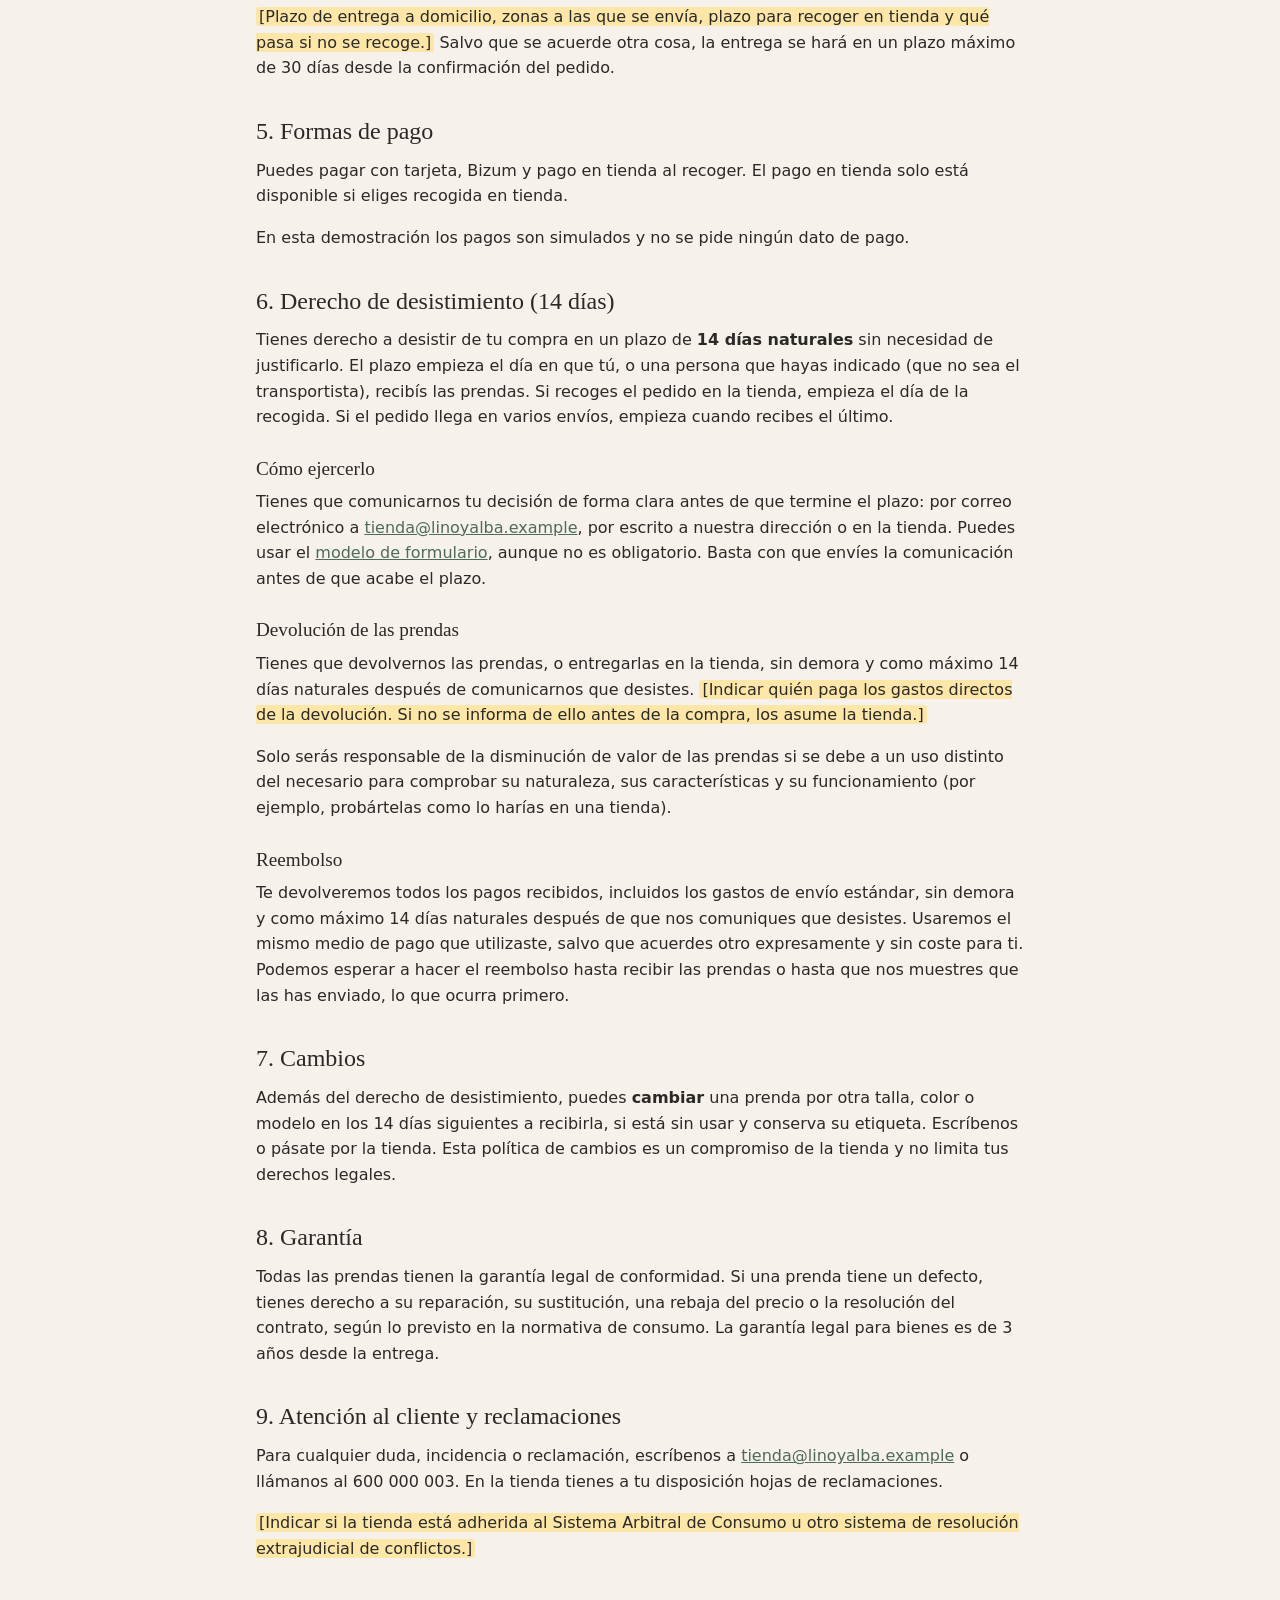
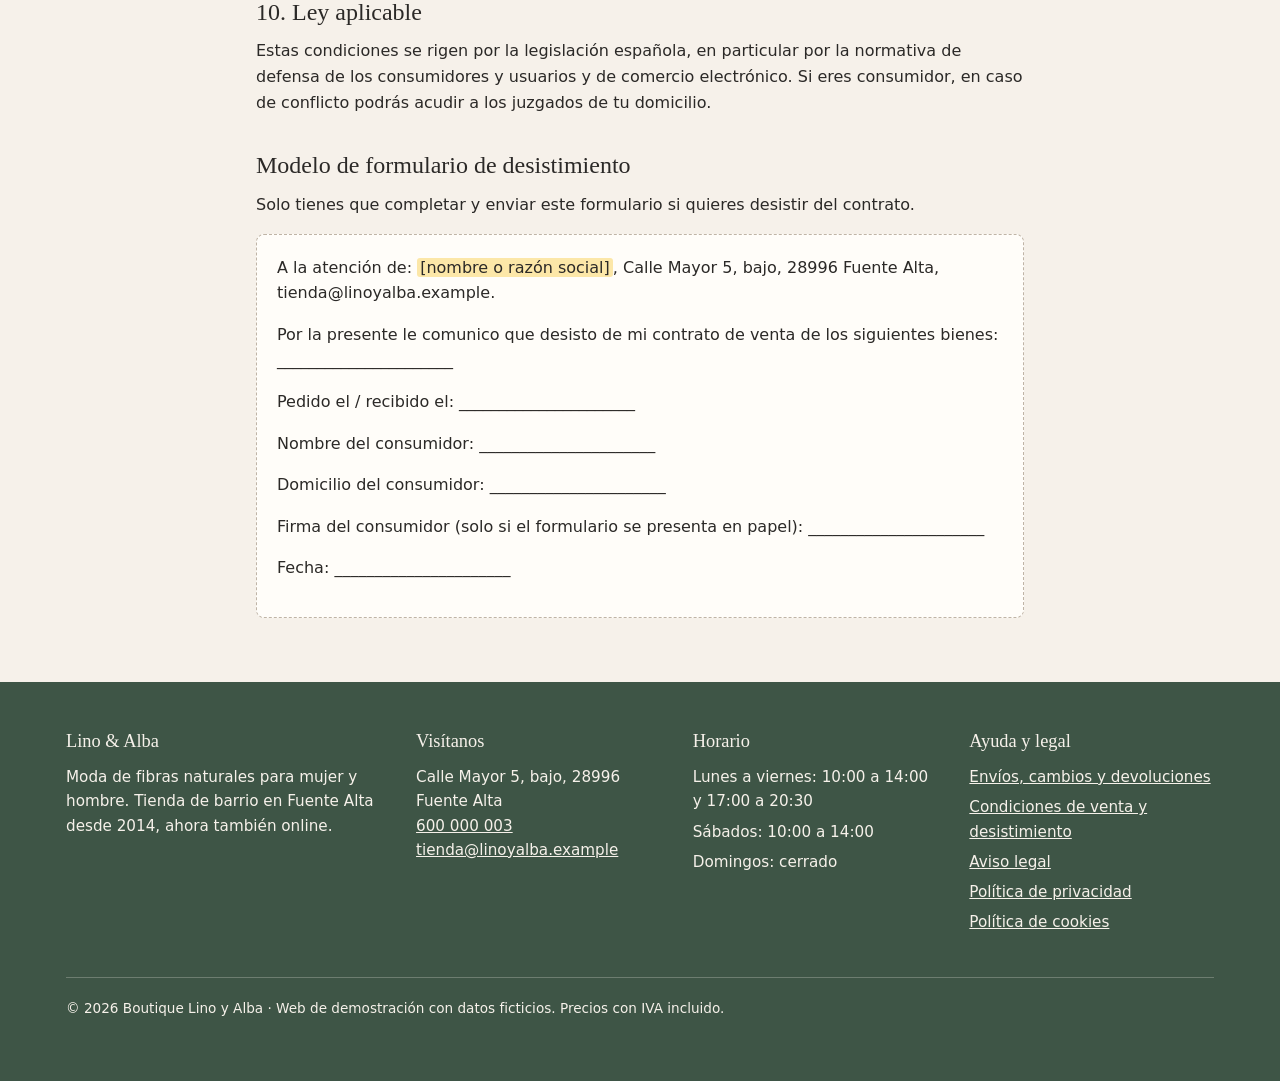
==== commit 08ff54ed: "Envío a domicilio a 5,50 € y gratis desde 60 € Cambio 1 de la ronda del cliente. La regla está en co" ====
--- a/condiciones-venta.html
+++ b/condiciones-venta.html
@@ -60,7 +60,7 @@
     <section id="entrega">
       <h2>4. Envío y recogida</h2>
       <ul>
-        <li><strong>Envío a domicilio:</strong> <span data-dato="envio-coste">4,95 €</span>. Es gratis si el importe de los productos, una vez aplicado el descuento, es de <span data-dato="envio-umbral">50,00 €</span> o más.</li>
+        <li><strong>Envío a domicilio:</strong> <span data-dato="envio-coste">5,50 €</span>. Es gratis si el importe de los productos, una vez aplicado el descuento, es de <span data-dato="envio-umbral">60,00 €</span> o más.</li>
         <li><strong>Recogida en tienda:</strong> gratis, en <span data-dato="direccion">Calle Mayor 5, bajo, 28996 Fuente Alta</span>, en el horario de la tienda.</li>
       </ul>
       <p><mark class="pendiente">[Plazo de entrega a domicilio, zonas a las que se envía, plazo para recoger en tienda y qué pasa si no se recoge.]</mark> Salvo que se acuerde otra cosa, la entrega se hará en un plazo máximo de 30 días desde la confirmación del pedido.</p>
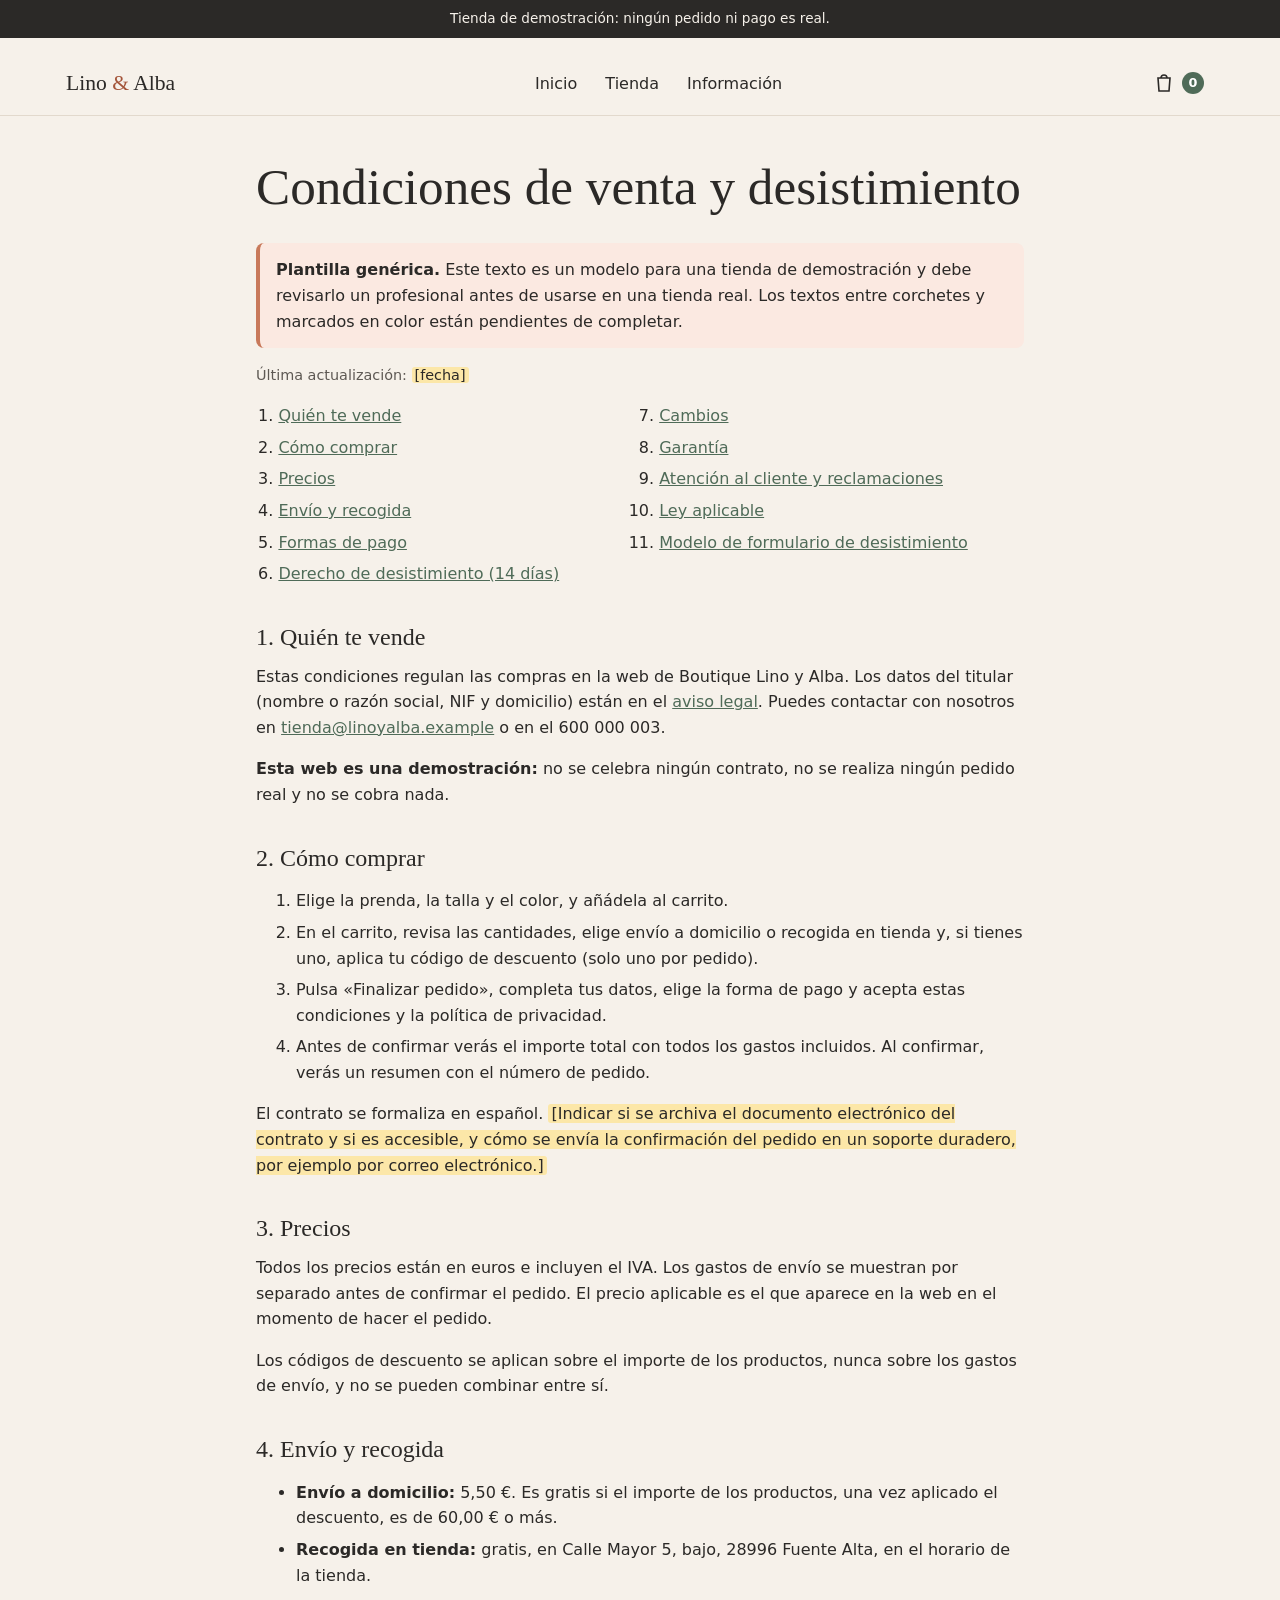
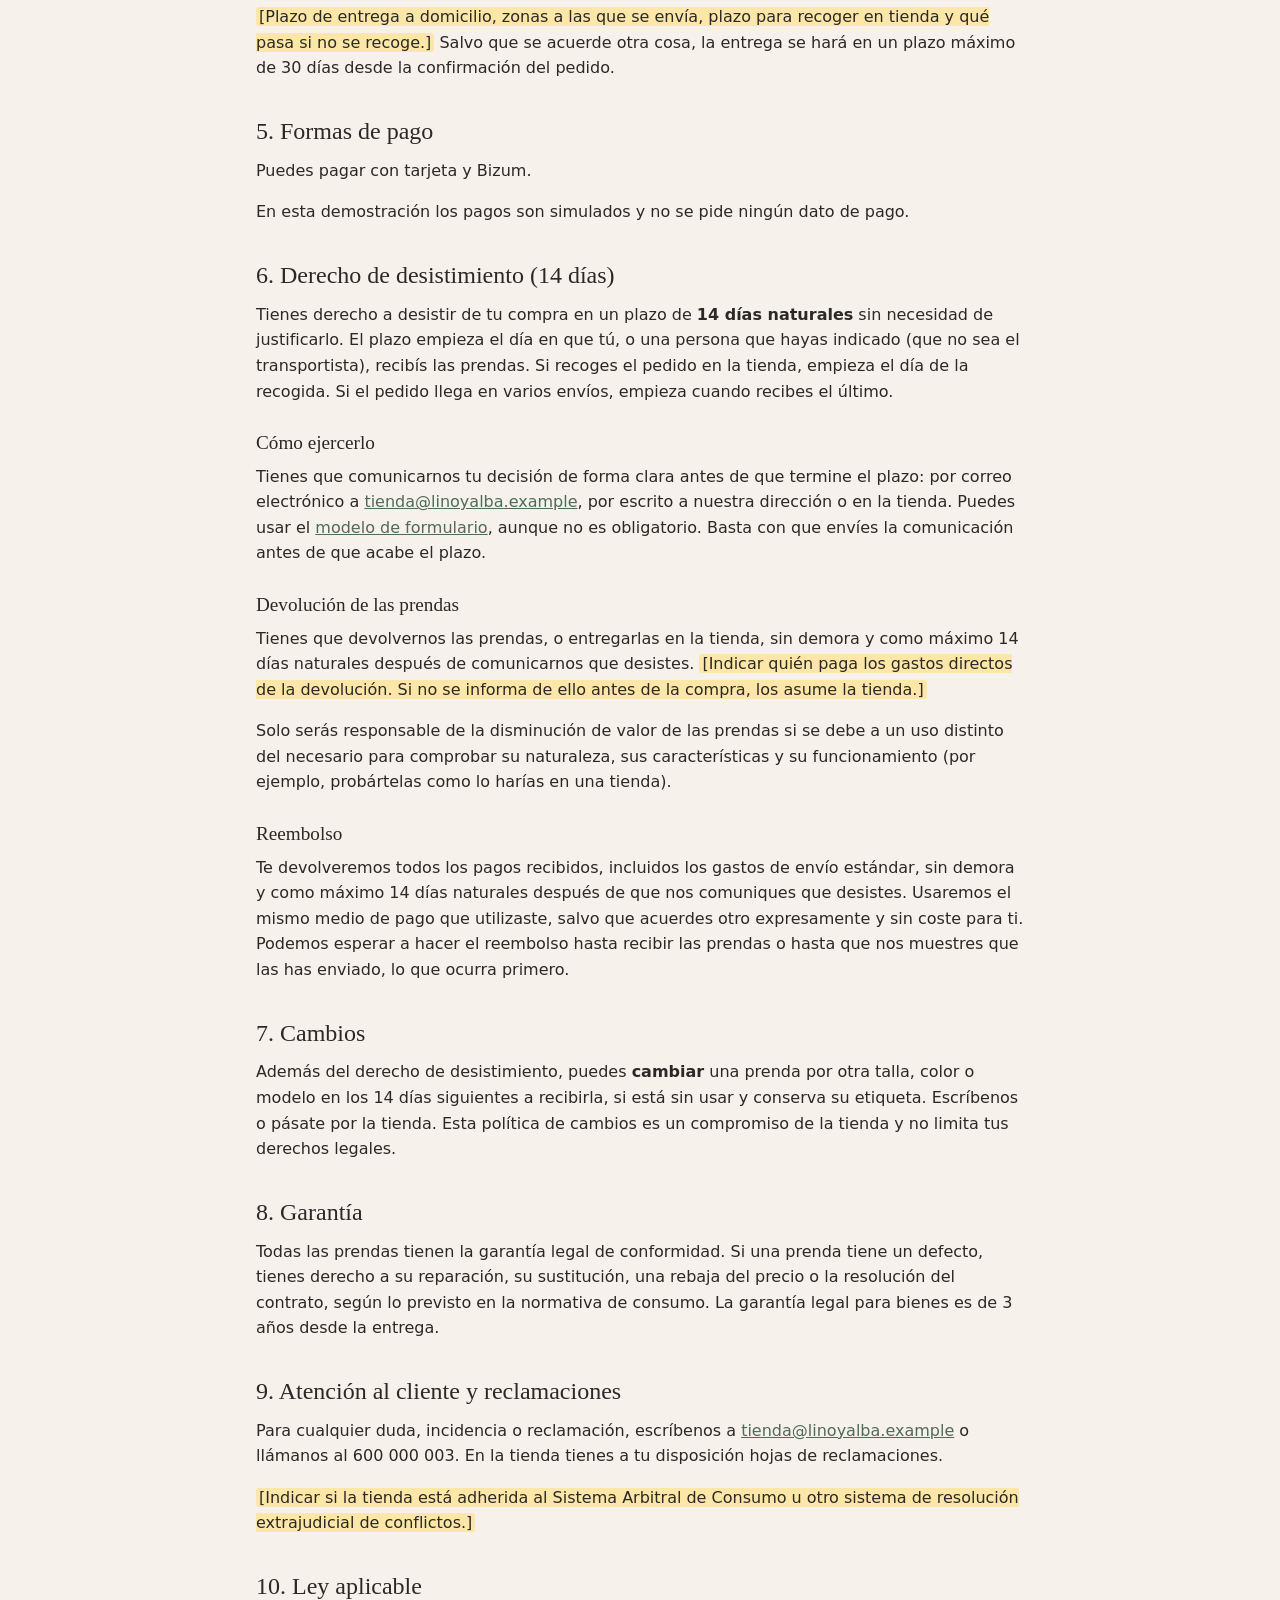
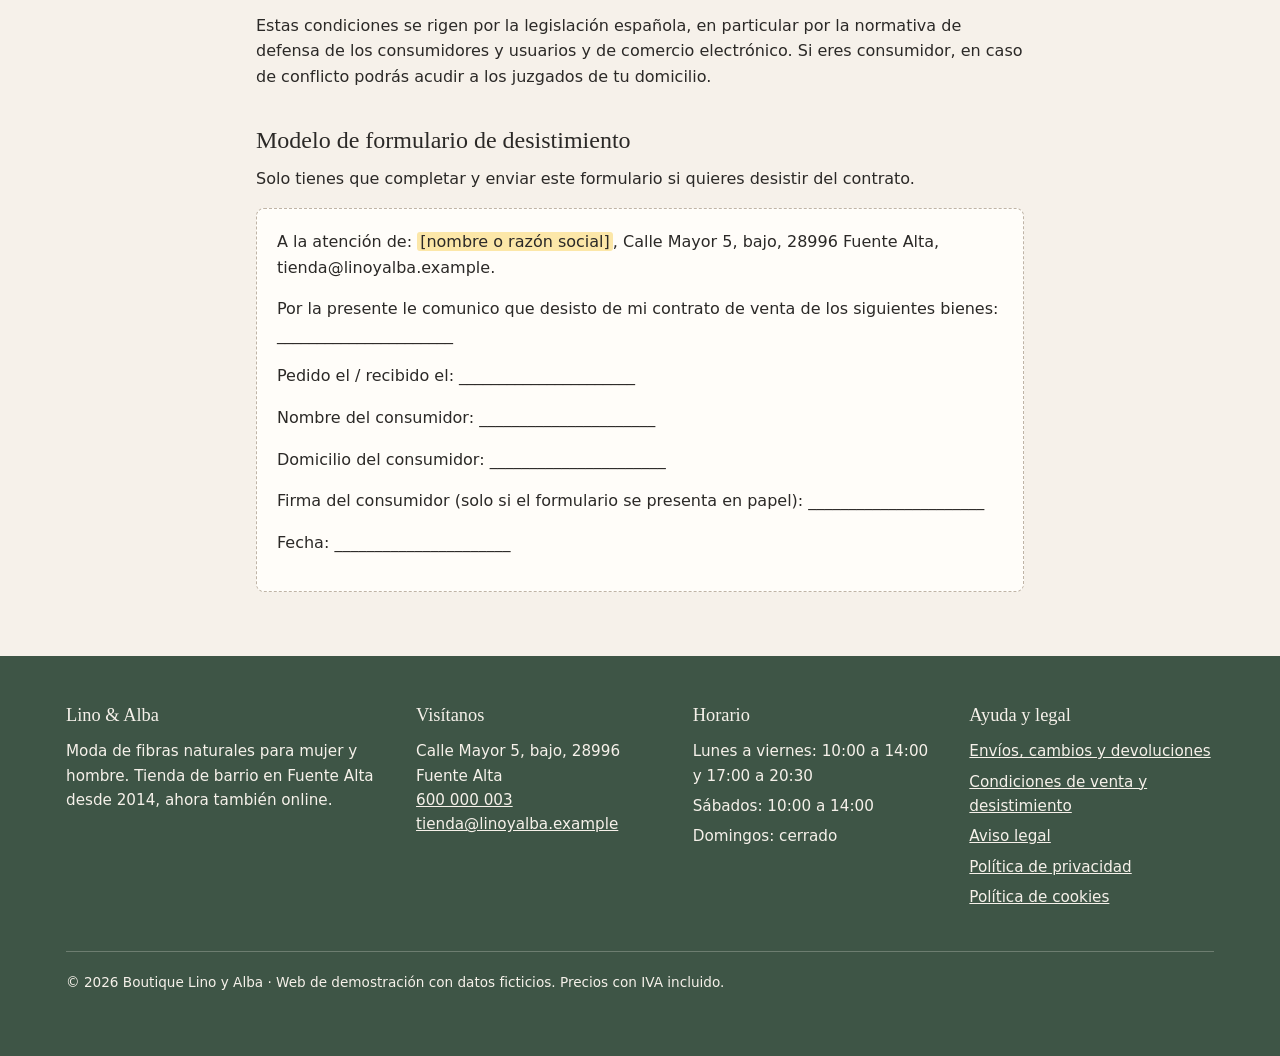
==== commit 1d3e89aa: "Quitar el pago en tienda Cambio 5 de la ronda del cliente. Se elimina de config.js, de la página de " ====
--- a/condiciones-venta.html
+++ b/condiciones-venta.html
@@ -68,7 +68,7 @@
 
     <section id="pago">
       <h2>5. Formas de pago</h2>
-      <p>Puedes pagar con <span data-dato="metodos-pago">tarjeta, Bizum y pago en tienda al recoger</span>. El pago en tienda solo está disponible si eliges recogida en tienda.</p>
+      <p>Puedes pagar con <span data-dato="metodos-pago">tarjeta y Bizum</span>.</p>
       <p>En esta demostración los pagos son simulados y no se pide ningún dato de pago.</p>
     </section>
 
